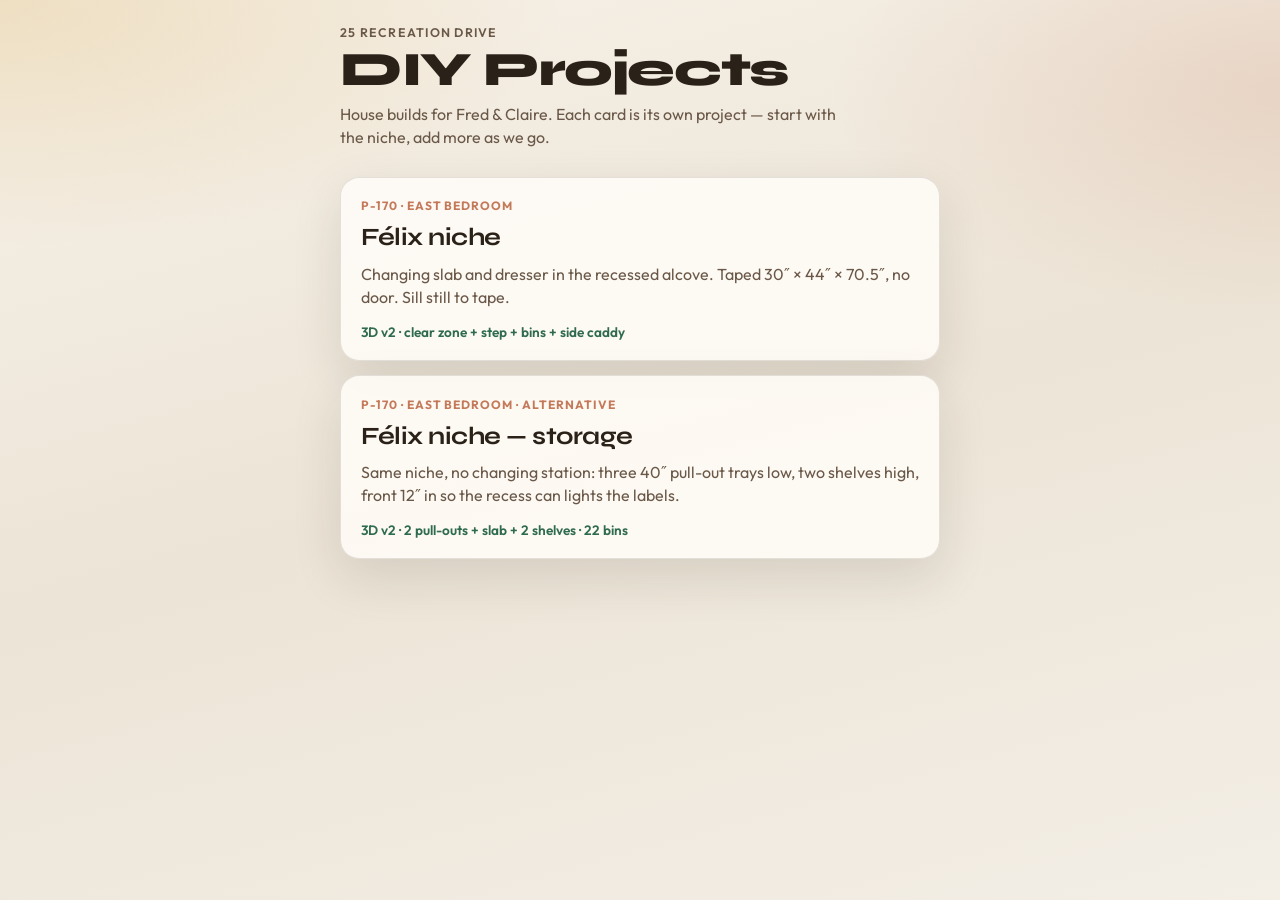
==== index.html @ b53c223b "Publish DIY Projects (2026-10-11)" ====
<!DOCTYPE html>
<html lang="en">
<head>
  <meta charset="UTF-8" />
  <meta name="viewport" content="width=device-width, initial-scale=1, viewport-fit=cover" />
  <title>DIY Projects — 25 Recreation</title>
  <link rel="preconnect" href="https://fonts.googleapis.com" />
  <link rel="preconnect" href="https://fonts.gstatic.com" crossorigin />
  <link href="https://fonts.googleapis.com/css2?family=Outfit:wght@400;500;600;700&family=Syne:wght@600;700;800&display=swap" rel="stylesheet" />
  <link rel="stylesheet" href="styles.css" />
</head>
<body>
  <div class="atmosphere" aria-hidden="true"></div>

  <header class="top">
    <p class="eyebrow">25 Recreation Drive</p>
    <h1 class="brand">DIY Projects</h1>
    <p class="lede">House builds for Fred &amp; Claire. Each card is its own project — start with the niche, add more as we go.</p>
  </header>

  <main>
    <ul class="projects" id="projects"></ul>
  </main>

  <script src="projects.js"></script>
  <script>
    const list = document.getElementById("projects");
    list.innerHTML = DIY_PROJECTS.map((project) => `
      <li>
        <a class="card" href="${project.href}">
          <p class="kicker">${project.kicker}</p>
          <h2>${project.title}</h2>
          <p class="blurb">${project.blurb}</p>
          <p class="status">${project.status}</p>
        </a>
      </li>
    `).join("");
  </script>
</body>
</html>
---- styles.css ----
:root {
  --ink: #2a2118;
  --ink-soft: #6a5848;
  --paper: #f3eee6;
  --birch: #e4c994;
  --clay: #c47a5a;
  --leaf: #2f6b4f;
  --line: rgba(42, 33, 24, 0.12);
  --shadow: 0 18px 50px rgba(42, 33, 24, 0.12);
  --font-display: "Syne", "Arial Narrow", sans-serif;
  --font-ui: "Outfit", system-ui, sans-serif;
}

*,
*::before,
*::after {
  box-sizing: border-box;
}

html,
body {
  margin: 0;
  min-height: 100%;
}

body {
  font-family: var(--font-ui);
  color: var(--ink);
  background: var(--paper);
  line-height: 1.45;
}

.atmosphere {
  position: fixed;
  inset: 0;
  z-index: -1;
  background:
    radial-gradient(ellipse 80% 50% at 0% 0%, rgba(228, 201, 148, 0.45), transparent 55%),
    radial-gradient(ellipse 70% 50% at 100% 10%, rgba(196, 122, 90, 0.18), transparent 50%),
    linear-gradient(165deg, #f7f1e8 0%, #ece4d6 50%, #f3eee6 100%);
}

.top {
  width: min(40rem, 100%);
  margin: 0 auto;
  padding: 1.5rem 1.25rem 0.75rem;
}

.eyebrow {
  margin: 0 0 0.25rem;
  font-size: 0.78rem;
  letter-spacing: 0.1em;
  text-transform: uppercase;
  color: var(--ink-soft);
  font-weight: 600;
}

.brand {
  margin: 0 0 0.55rem;
  font-family: var(--font-display);
  font-weight: 800;
  font-size: clamp(2rem, 8vw, 3rem);
  letter-spacing: -0.03em;
  line-height: 1;
}

.lede {
  margin: 0;
  color: var(--ink-soft);
  max-width: 32rem;
}

.projects {
  list-style: none;
  width: min(40rem, 100%);
  margin: 0 auto;
  padding: 1rem 1.25rem 2.5rem;
  display: grid;
  gap: 0.9rem;
}

.card {
  display: block;
  padding: 1.2rem 1.25rem 1.1rem;
  border-radius: 1.2rem;
  background: rgba(255, 252, 247, 0.86);
  border: 1px solid var(--line);
  box-shadow: var(--shadow);
  color: inherit;
  text-decoration: none;
}

.card:active {
  transform: scale(0.99);
}

.kicker {
  margin: 0 0 0.35rem;
  font-size: 0.75rem;
  letter-spacing: 0.08em;
  text-transform: uppercase;
  color: var(--clay);
  font-weight: 700;
}

.card h2 {
  margin: 0 0 0.4rem;
  font-family: var(--font-display);
  font-size: 1.55rem;
  letter-spacing: -0.02em;
}

.blurb {
  margin: 0 0 0.85rem;
  color: var(--ink-soft);
}

.status {
  margin: 0;
  font-size: 0.85rem;
  font-weight: 600;
  color: var(--leaf);
}
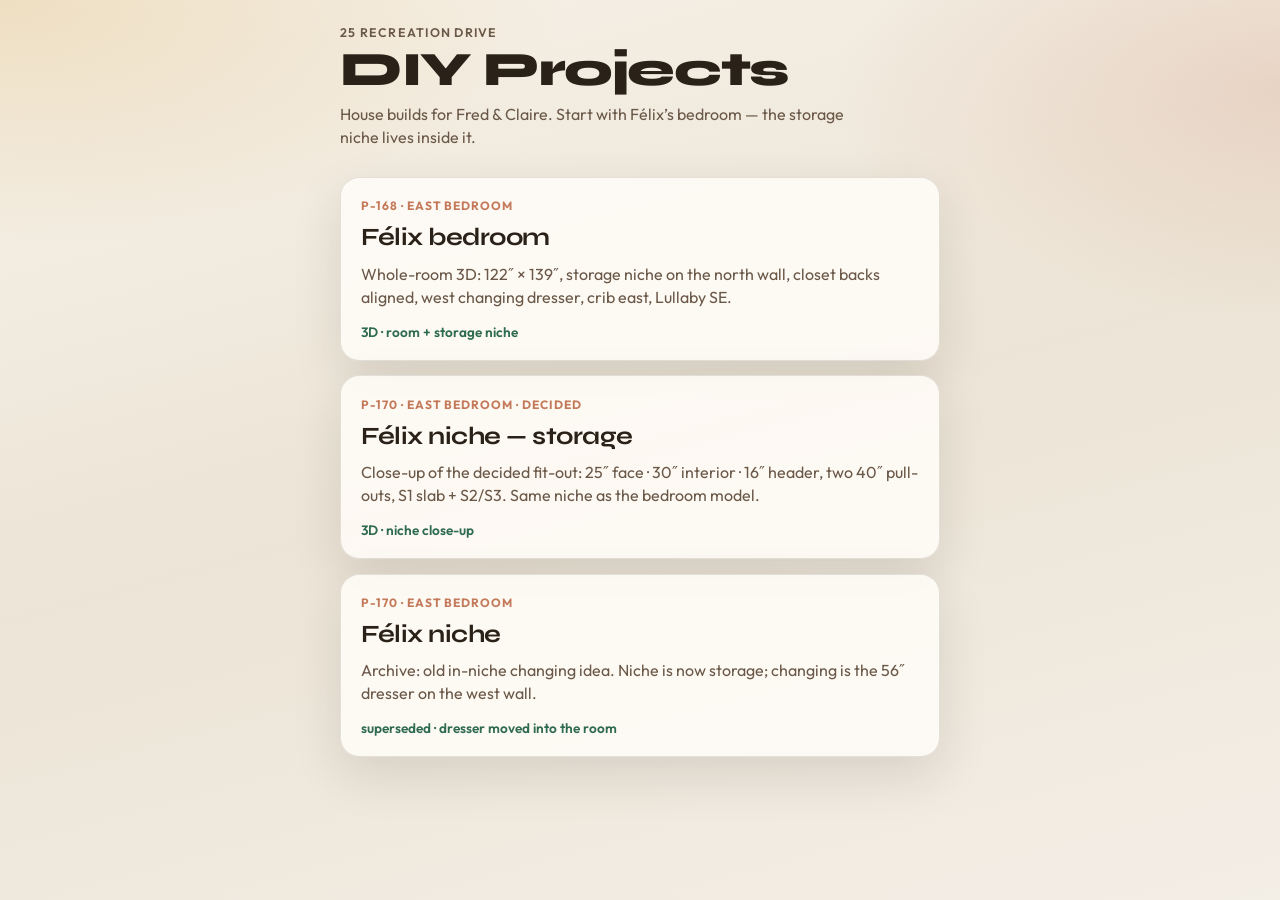
==== commit fcd18a1b: "Publish DIY Projects" ====
--- a/index.html
+++ b/index.html
@@ -15,7 +15,7 @@
   <header class="top">
     <p class="eyebrow">25 Recreation Drive</p>
     <h1 class="brand">DIY Projects</h1>
-    <p class="lede">House builds for Fred &amp; Claire. Each card is its own project — start with the niche, add more as we go.</p>
+    <p class="lede">House builds for Fred &amp; Claire. Start with Félix’s bedroom — the storage niche lives inside it.</p>
   </header>
 
   <main>
